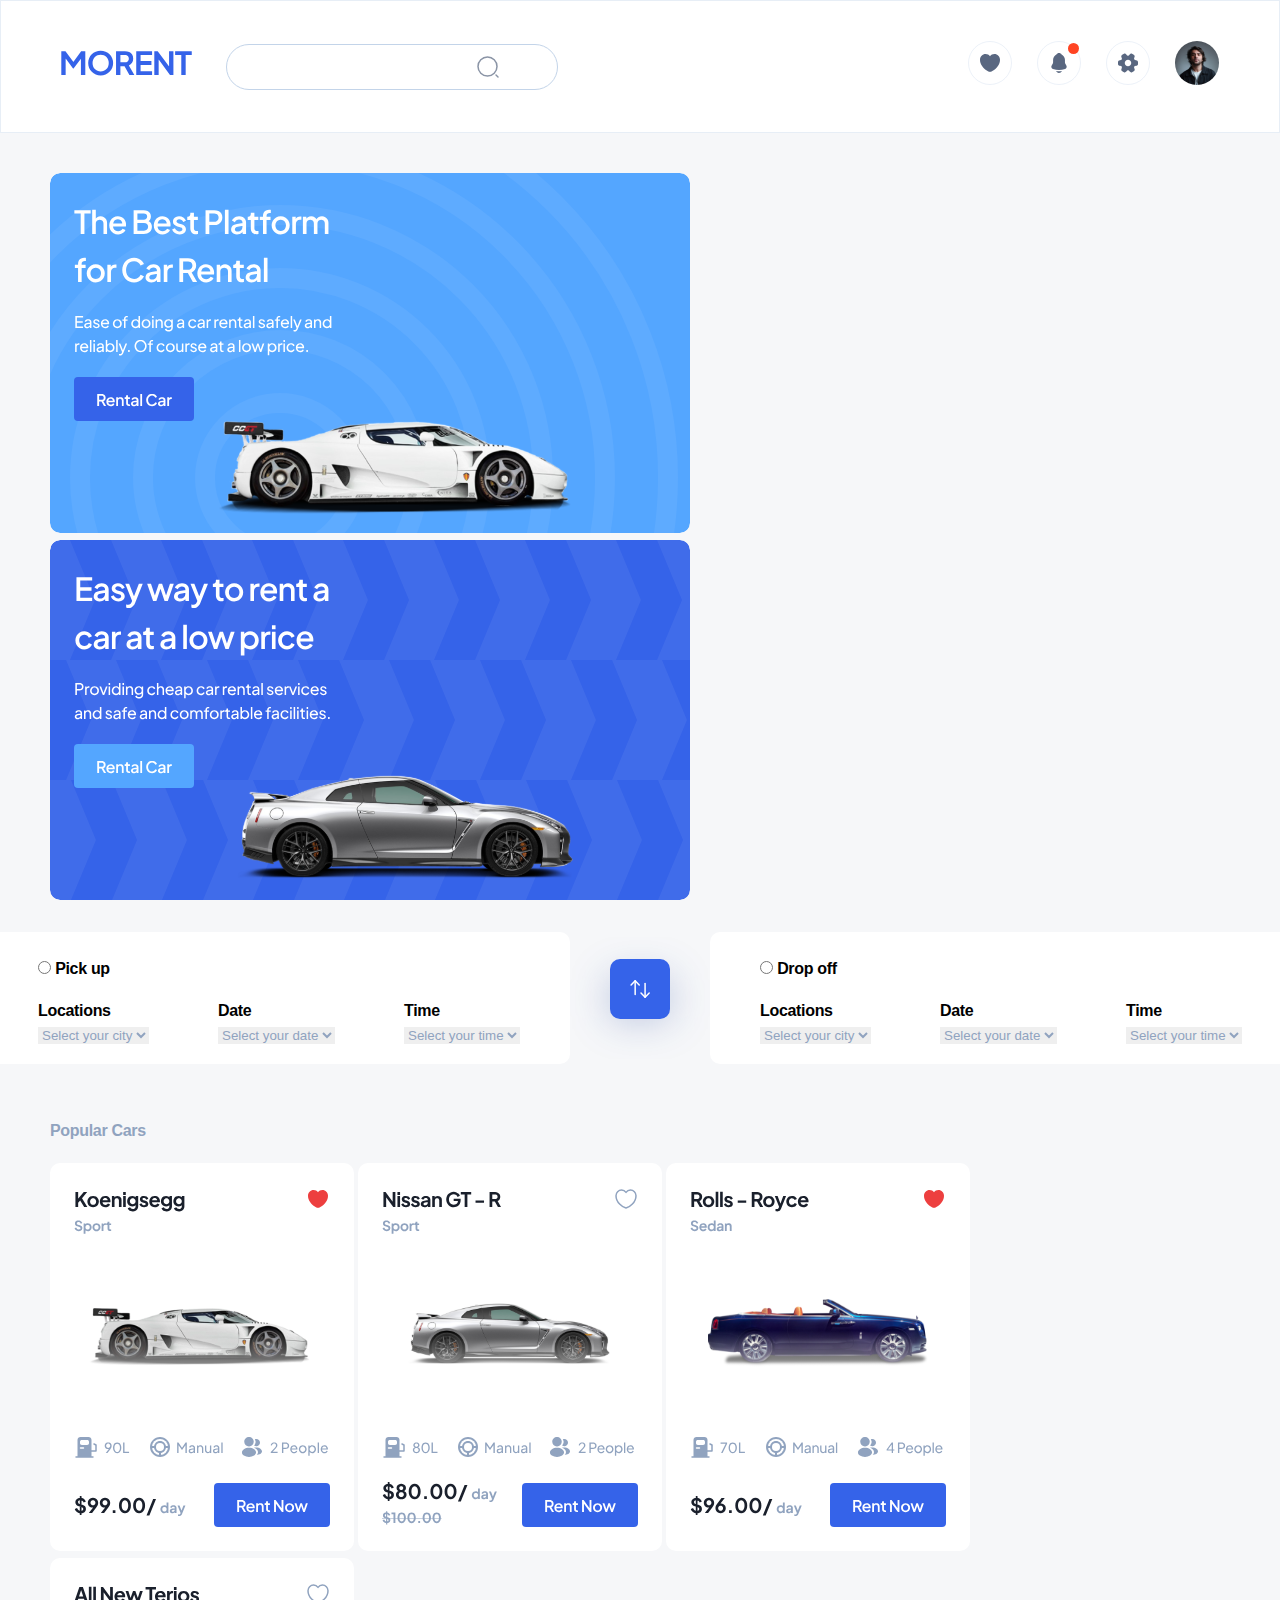
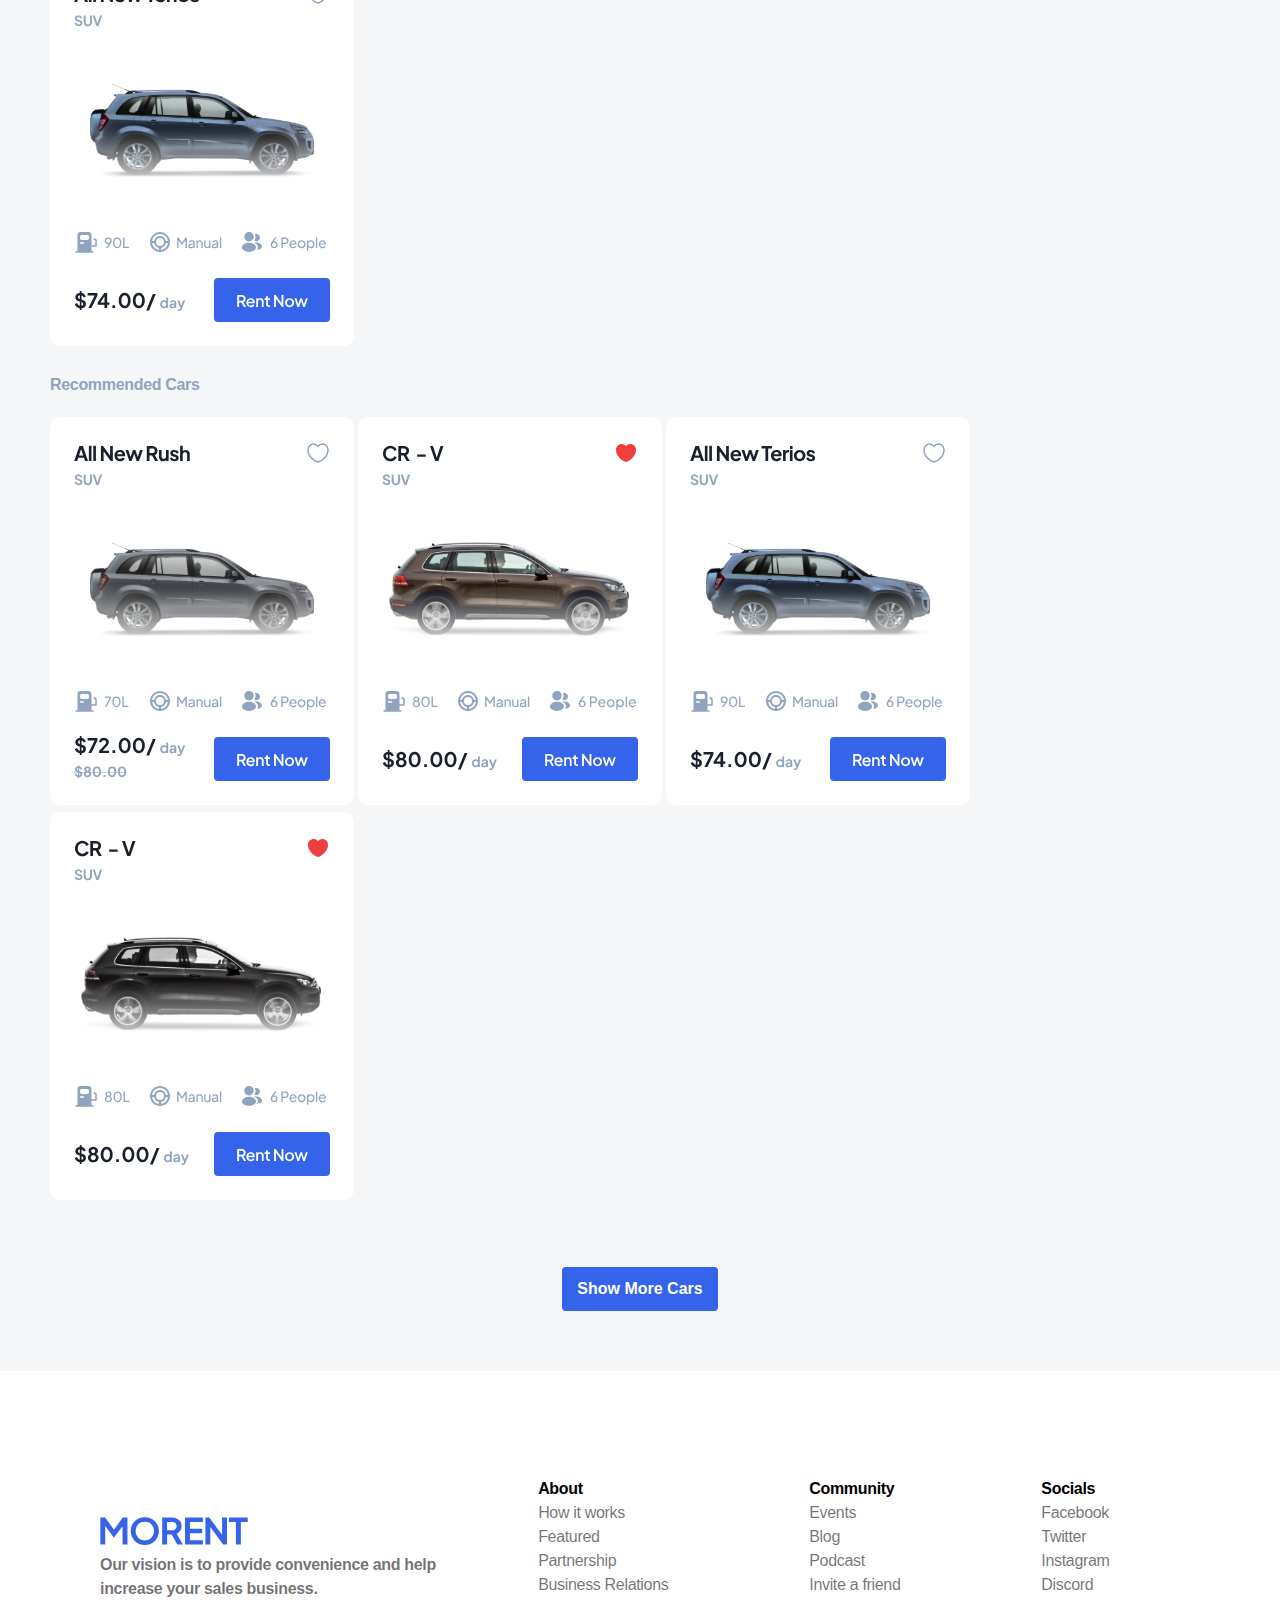
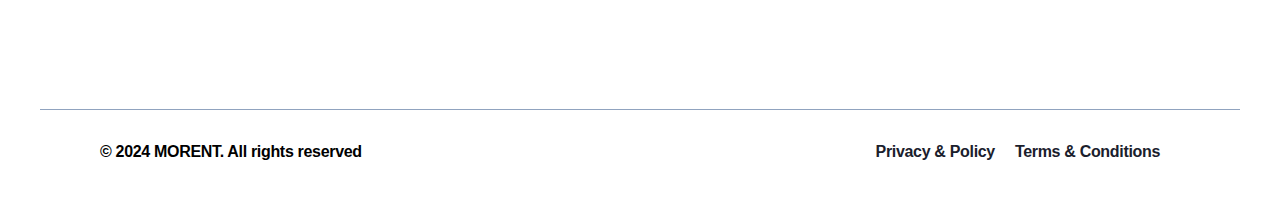
==== Pages/index.html @ a5d43beb "My First Push" ====
<!DOCTYPE html>
<html lang="en">
<head>
    <meta charset="UTF-8">
    <meta name="viewport" content="width=device-width, initial-scale=1.0">
    <title>MORENT - HOME</title>
    <link rel="stylesheet" href="./styles.css">     
</head>
<body>
    <nav class="nav-container">
        <div class="logo-container">
            <img class="main-logo" src="../Assets/Images/Logo.svg" alt="MORENT Logo"/>
        </div>
        <form class="search-container" onsubmit="searchCar(event)">
                <input class="search-bar" id="search-bar"/>
                <button id="search-button" type="submit"></button>
        </form>
            <div class="icon-container">
                <ul>
                    <li class="like-button"><a href="#like"><img src="../Assets/Icons/Like.svg" alt="Like Button"/></a></li>
                    <li class="notification-button"><a href="#notification"><img src="../Assets/Icons/Notification.svg" alt="Notification Button"/></a></li>
                    <li class="settings-button"><a href="#settings"><img src="../Assets/Icons/Settings.svg" alt="Settings Button"/></a></li>
                    <li class="profile--button"><a href="#profile"><img src="../Assets/Icons/Profil.svg" alt="Profile Button"/></a></li>
                </ul>
            </div>
    </nav>

    <main>
        <div class="main-container" id="main-content">
                <div class="ads">
                    <img class="ad-1" src="../Assets/Images/Ads 1.svg"/>
                    <img class="ad-2" src="../Assets/Images/Ads 2.svg"/>
                </div>
            
                <section id="pickup-dropoff">    
                <div class="pick-up"> 
                    <label>
                        <input class="pick-up-radio" type="radio" name="pick-up"></input>
                        Pick up
                    </label>
                    <div class="pick-up-drop-down">
                        <label>Locations<br/>
                            <select id="locations" name="locations" placeholder="Select your city" required>
                                <option value="">Select your city</option>
                                <option value="London">London</option>
                                <option value="Paris">Paris</option>
                                <option value="Berlin">Berlin</option>
                                <option value="Madrid">Madrid</option>
                                <option value="Rome">Rome</option>
                                <option value="Barcelona">Barcelona</option>
                                <option value="Milan">Milan</option>
                            </select>
                        </label>
                        <label>Date<br/>
                            <select id="select-date" name="select-date" placeholder="Select your date" required>
                                <option value="">Select your date</option>
                                <option value="2020-01-01">2024-01-01</option>
                                <option value="2020-01-02">2024-01-02</option>
                                <option value="2020-01-03">2024-01-03</option>
                                <option value="2020-01-04">2024-01-04</option>
                                <option value="2020-01-05">2024-01-05</option>
                                <option value="2020-01-06">2024-01-06</option>
                            </select>
                        </label>
                        <label>Time<br/>
                            <select id="select-time" name="select-time" placeholder="Select your time" required>
                                <option value="">Select your time</option>
                                <option value="08:00">08:00</option>
                                <option value="09:00">09:00</option>
                                <option value="10:00">10:00</option>
                                <option value="11:00">11:00</option>
                                <option value="12:00">12:00</option>
                                <option value="13:00">13:00</option>
                                <option value="14:00">14:00</option>
                                <option value="15:00">15:00</option>
                                <option value="16:00">16:00</option>
                            </select>
                        </label>
                    </div>
                </div>
                <img class="switch" src="../Assets/Icons/Switch.svg" alt="toggle direction of pick-up/drop-off"/>
                <div class="drop-off">
                    <label>
                        <input type="radio" name="drop-off"></input>
                        Drop off
                    </label>
                    <div class="drop-off-drop-down">
                        <label>Locations<br/>
                            <select id="locations" name="locations" placeholder="Select your city" required>
                                <option value="">Select your city</option>
                                <option value="London">London</option>
                                <option value="Paris">Paris</option>
                                <option value="Berlin">Berlin</option>
                                <option value="Madrid">Madrid</option>
                                <option value="Rome">Rome</option>
                                <option value="Barcelona">Barcelona</option>
                                <option value="Milan">Milan</option>
                            </select>
                        </label>
                        <label>Date<br/>
                            <select id="select-date" name="select-date" placeholder="Select your date" required>
                                <option value="">Select your date</option>
                                <option value="2020-01-01">2024-01-01</option>
                                <option value="2020-01-02">2024-01-02</option>
                                <option value="2020-01-03">2024-01-03</option>
                                <option value="2020-01-04">2024-01-04</option>
                                <option value="2020-01-05">2024-01-05</option>
                                <option value="2020-01-06">2024-01-06</option>
                            </select>
                        </label>
                        <label>Time<br/>
                            <select id="select-time" name="select-time" placeholder="Select your time" required>
                                <option value="">Select your time</option>
                                <option value="08:00">08:00</option>
                                <option value="09:00">09:00</option>
                                <option value="10:00">10:00</option>
                                <option value="11:00">11:00</option>
                                <option value="12:00">12:00</option>
                                <option value="13:00">13:00</option>
                                <option value="14:00">14:00</option>
                                <option value="15:00">15:00</option>
                                <option value="16:00">16:00</option>
                            </select>
                        </label>
                    </div>
                </div>
            </section>

            <section id="cars">
                <h4 class="cars-header">Popular Cars</h4>
                <div class="popular-cars">
                    <img src="../Assets/Images/Catalog 1.svg" alt="a popular car"/>
                    <img src="../Assets/Images/Catalog 2.svg" alt="a popular car"/>
                    <img src="../Assets/Images/Catalog 3.svg" alt="a popular car"/>
                    <img src="../Assets/Images/Catalog 4.svg" alt="a popular car"/>
                </div>
                <h4 class="cars-header">Recommended Cars</h4>
                <div class="recommended-cars">
                    <img src="../Assets/Images/Catalog 5.svg" alt="a recommended car"/>
                    <img src="../Assets/Images/Catalog 6.svg" alt="a recommended car"/>
                    <img src="../Assets/Images/Catalog 7.svg" alt="a recommended car"/>
                    <img src="../Assets/Images/Catalog 8.svg" alt="a recommended car"/>
                    <br/>
                </div>
                <button id="show-more">Show More Cars</button>
            </section>
        </div>
    </main>

    <div id="search-results" class="hidden"></div> 

    <footer>
        <div class="footer-container">
            <div class="footer-logo-and-tagline">
                <img src="../Assets/Images/Logo.svg" alt="MORENT Logo"/>
                <p>Our vision is to provide convenience and help increase your sales business.</p>
            </div>
            <div class="about-community-socials">
                <ul>About
                    <li><a href="#howitworks">How it works</a></li>
                    <li><a href="#featured">Featured</a></li>
                    <li><a href="#partnership">Partnership</a></li>
                    <li><a href="#businessrelations">Business Relations</a></li>
                </ul>
                <ul>Community
                    <li><a href="#events">Events</a></li>
                    <li><a href="#blog">Blog</a></li>
                    <li><a href="#podcast">Podcast</a></li>
                    <li><a href="#inviteafriend">Invite a friend</a></li>
                </ul>
                <ul>Socials
                    <li><a href="#facebook">Facebook</a></li>
                    <li><a href="#twitter">Twitter</a></li>
                    <li><a href="#instagram">Instagram</a></li>
                    <li><a href="#discord">Discord</a></li>
                </ul>
            </div>
        </div>
        <div class="footer-privacy-and-tcs">
        <p>&copy; 2024 MORENT. All rights reserved</p>
        <div class="privacy-ts-and-cs">
            <p><a href="#privacyandpolicy">Privacy & Policy</a></p>
            <p><a href="#termsandconditions">Terms & Conditions</a></p>
        </div>
    </div>
    </footer>
    <script src="../Models/carModel.js" defer></script>
    <script src="../Repository/index.js"></script>
</body>
</html>
---- Pages/styles.css ----
* {
    margin: 0;
    padding: 0;
    box-sizing: border-box;
}

body {
    font-family: Plus Jakarta Sans, sans-serif;
    font-size: 16px;
    font-weight: 600;
    line-height: 24px;
    letter-spacing: -0.02em;
    text-align: left;
    margin: 0;
    padding: 0;
}

/* NAV BAR*/

.nav-container {
    border: 1px solid #C3D4E966;
    padding: 40px 60px;
    box-shadow: 0 2px 4px rgba(0,0,0,0.1);
    display: flex;
    align-items: center;
    flex: 1;
}

.logo-container {
    flex: 0.5;
}

.main-logo img {
    object-fit: cover;
}

.search-container {
    display: flex;
    flex: 1;
    margin-left: auto;
    border: 1px solid #C3D4E9;
    border-radius: 70px;
}

.search-bar {
    width: 75%;
    min-width: 150px;
    max-width: 492px;
    background: transparent;
    height: 44px;
    padding: 5px 15px;
    color: inherit;
    border: transparent;

}

.search-bar:focus {
    outline: none;
}

.search-container button {
    text-indent: -999px;
    width: 25%;
    overflow: hidden;
    padding: 0;
    margin: 0;
    border: 1px solid transparent;
    border-radius: 70px;
    background: transparent url("../Assets/Icons/search-normal.svg") no-repeat left;
    cursor: pointer;
    opacity: 0.7;
}

.icon-container {
    flex: 2;
    margin-left: auto;
    justify-content: flex-end;
}

.icon-container ul {
    display: flex;
    justify-content: flex-end;
}

.icon-container ul li {
    list-style: none;
    margin-left: 25px;
}

/* SEARCH */
.hidden {
    display: none !important;
}

#search-results {
    padding: 20px;
}

.car-info {
    display: flex;
    justify-content:space-evenly;
    align-items: center;
    margin-top: 20px;
    padding: 10px;
    border: none;
    border-radius: 8px;
    width: fit-content;
}


.car-details h2 {
    font-size: 20px;
    font-weight: bold;
}

.car-details p {
    font-size: 14px;
    font-weight: medium;
    color: #90A3BF;
}

#back-button {
    margin-top: 20px;
    padding: 10px 20px;
    background-color: #007BFF;
    color: white;
    border: none;
    border-radius: 5px;
    cursor: pointer;
}




/* HOME PAGE */

.main-container {
    display: flex;
    flex-direction: column;
    flex: 1;
    align-items: center;
    opacity: 0px;
    padding-left: 50px;
    padding-right: 50px;
    background: #F6F7F9;
}

a {
    text-decoration: none;
}

.ads {
    padding-top: 40px;
}

.ad-1 {
    width: 640px;
    height: 360px;
    top: 32px;
    left: 64px;
    gap: 0px;
    border-radius: 10px 0px 0px 0px;
    opacity: 0px;
    margin-right: 20px;
}

.ad-2 {
    width: 640px;
    height: 360px;
    top: 32px;
    left: 736px;
    gap: 0px;
    border-radius: 10px 0px 0px 0px;
    opacity: 0px;
}

#pickup-dropoff {
    display: flex;
    align-items: center;
    justify-content: space-between;
    margin-top: 25px;
    margin-bottom: 35px;
}

.pick-up, .drop-off {
    background: #FFFFFF;
    width: 582px;
    height: 132px;
    top: 424px;
    left: 64px;
    gap: 0px;
    border-radius: 10px;
    opacity: 0px;
    padding: 25px 50px;
}

.pick-up-drop-down, .drop-off-drop-down {
    display: flex;
    justify-content: space-between;
    margin-top: 18px;
}

.pick-up-drop-down select, .drop-off-drop-down select {
    color: #90A3BF;
    border: none;
}

.cars-header {
    color: #90A3BF;
    margin-top: 20px;
    margin-bottom: 20px;
    margin-right: auto;
}

#cars {
    display: flex;
    flex-direction: column;
    flex: 1;
    justify-content: space-between;
    align-items: center;
    /*background-color: #3563E9;*/
}

#show-more {
    cursor: pointer;
    text-decoration:none; 
    border: white; 
    margin-top: 60px;
    margin-bottom: 60PX;
    background: #3563E9;
    width: 156px;
    height: 44px;
    border-radius: 4px;
    font-family: Plus Jakarta Sans, sans-serif;
    font-size: 16px;
    font-weight: 600;
    color: white;
    background-image: transparent url(../Assets/Icons/Show\ More.svg);
}

/*CAR PAGE*/
.grid-container {
    display: grid;
    grid-template-columns: 1fr 4fr;
    gap: 15px;
    background-color: #f6f7f9;
}

#filter-column {
    background-color: white;
    grid-column: 1 / 2;
    grid-row: 1 / 4;
    height: 100%;
    display: flex;
    flex-direction: column;
    padding-left: 40px;
    padding-top: 32px;

}

.type {
    margin-bottom: 15px;
    font-family: Plus Jakarta Sans, sans-serif;
}

.capacity {
    font-family: Plus Jakarta Sans, sans-serif;
}

#filter-column ul li {
    list-style: none;
}

#car-detail {
    background-color: #f6f7f9;
    grid-column: 2 / -1;
    grid-row: 1;
    padding: 10px;
    display: flex;
}

.car-images-container {
    flex: 0.5;
    display: flex;
    flex-direction: column;
    align-items: center;
    padding: 32px;
}

.sub-images {
    margin-top: 32px;
    width: 100%;
    height: 100%;
    display: flex;
    justify-content: space-evenly;
}


.car-info {
    flex: 0.5;
    background-color: white;
    padding: 24px;
    margin: 32px;
    border-radius: 10px;
}

.car-info ul li {
    list-style: none;
}

.car-isFavourite {
    display: flex;
    margin-bottom: 24px;
}

.car-isFavourite img {
    margin-left: 15px;
}

#reviews, #recent-cars {
    grid-column: 2 / -1;
    
}

#reviews {
    grid-row: 2;
    padding: 24px;
    background-color: #f6f7f9;
}

.review-container {
    background-color: white;
    padding: 24px;
    border-radius: 10px;
}

#recent-cars {
    background-color:#f6f7f9;
    grid-row: 3;
    padding-left: 32px;
    padding-right: 32px;
    padding-bottom: 32px;

}

.recent-cars {
    display: flex;
    justify-content: space-between;
}

/*FORM PAGE*/
#car-rental-form {
    display: grid;
    grid-template-columns: 2fr 1fr;
    gap: 15px;
    background-color: #f6f7f9;
    padding: 32px;
    font-family: Plus Jakarta Sans, sans-serif;
}

/*.form-style {
    grid-template-columns: 1fr;
    display: flex;
    flex-direction: column;
}*/

.form-style h4 {
    font-size: 20px;
    font-weight: bold;
}

.form-style p {
    font-size: 14px;
    font-weight: medium;
    color: #90A3BF;
}

.form-style input, .form-style select {
    border: 1px solid white;
    background-color: #f6f7f9;
    border-radius: 10px;
    padding: 10px;
}

.billing-header, .rental-header, .payment-header, .confirmation-header, .total-rental-header {
    display: flex;
    justify-content: space-between;
    margin-bottom: 32px;
}
.form-grid {
    display: grid;
    grid-template-columns: 1fr 1fr;
    gap: 15px;    
}

.form-grid label {
    display: flex;
    flex-direction: column;
    font-size: 16px;
    font-weight: semi-bold;
}

.billing-info {
    background-color: white;
    margin-bottom: 32px;
    border-radius: 10px;
    padding: 24px;
    grid-row: 1;
    grid-column: 1;
}

.rental-info {
    background-color: white;
    margin-bottom: 32px;
    border-radius: 10px;
    padding: 24px;
    grid-row: 2;
    grid-column: 1;
}

#pick-up-radio, #drop-off-radio {
    margin-bottom: 15px;
}

.payment-method {
    background-color: white;
    margin-bottom: 32px;
    border-radius: 10px;
    padding: 24px;
    grid-row: 3;
    grid-column: 1;
}

#cvc {
    margin-bottom: 24px;
}

.confirmation {
    background-color: white;
    margin-bottom: 32px;
    border-radius: 10px;
    padding: 24px;
    grid-row: 4;
    grid-column: 1;
}

.checkbox-container {
    background-color: #f6f7f9;
    margin-bottom: 24px;
    border-radius: 10px;
    padding-left: 5px;
    padding-right: 5px;
}

.rent-safe {
    display: flex;
    flex-direction: column;
}

.rent-safe button {
    cursor: pointer;
    text-decoration:none; 
    border: white; 
    margin-top: 15px;
    margin-bottom: 15PX;
    background: #3563E9;
    width: 156px;
    height: 44px;
    border-radius: 4px;
    font-family: Plus Jakarta Sans, sans-serif;
    font-size: 16px;
    font-weight: 600;
    color: white;
    background-image: transparent url(../Assets/Icons/Button\ Rental.svg);
}

.rent-safe img {
    width: 32px;
    height: 32px;
    margin-bottom: 15px;
}
.rent-safe h4 {
    font-family: Plus Jakarta Sans, sans-serif;
    font-size: 16px;
    font-weight: semi-bold;
}

.rent-safe p {
    font-family: Plus Jakarta Sans, sans-serif;
    font-size: 14px;
    font-weight: medium;
    color: #90A3BF;
}
#rental-summary {
    background-color: white;
    grid-row: 1;
    grid-column: 2 / -1;
    border-radius: 10px;
    padding: 24px;
    height: fit-content;
}

#rental-summary h4 {
    font-family: Plus Jakarta Sans, sans-serif;
    font-size: 16px;
    font-weight: semi-bold;
}

#rental-summary p {
    font-family: Plus Jakarta Sans, sans-serif;
    font-size: 14px;
    font-weight: medium;
    color: #90A3BF;
}

.name-look-container {
    display: flex;
    justify-content: space-between;
    margin-top: 32px;
}

.subtotal-tax-container {
    margin-top: 32px;
    padding: 15px;
    border-top: 1px solid #90A3BF;;
    display: flex;
    flex-direction: column;
}

.sub-container { 
    display: flex;
    justify-content: space-between;
    padding: 10px;
}


.sub-container p {
    font-family: Plus Jakarta Sans, sans-serif;
    font-size: 16px !important;
    font-weight: semi-bold;
    color:#1A202C !important;
}

.sub-container h4 {
    font-family: Plus Jakarta Sans, sans-serif;
    font-size: 16px !important;
    font-weight: medium;
    color: #90A3BF;
}
.promo-code-container, .promo-code-container input, .promo-code-container button {
    border: 1px solid transparent;
    border-radius: 10px;
    background-color: #f6f7f9;
}

.promo-code-container input {
    padding-left: 15px;
    height: 56px;
    font-family: Plus Jakarta Sans, sans-serif;
    font-size: 16px;
    font-weight: medium;
}

.promo-code-container input:focus {
    outline: none;
}

.promo-code-container button {
    font-family: Plus Jakarta Sans, sans-serif;
    font-size: 16px;
    font-weight: 600;
    padding-right: 0;
    cursor: pointer;
    text-align: end;
}

.total-rent-price {
    display: flex;
    justify-content: space-between;
    margin-top: 32px;
}

.total-rental-header {
    margin-top: 24px;
}

.total-rental-header h3 {
    font-family: Plus Jakarta Sans, sans-serif;
    font-size: 20px;
    font-weight: semi-bold;
}

.total-rental-header h2 {
    font-family: Plus Jakarta Sans, sans-serif;
    font-size: 32px;
    font-weight: bold;
}

.total-rental-header p {
    font-family: Plus Jakarta Sans, sans-serif;
    font-size: 14px !important;
    font-weight: medium !important;
}

/* FOOTER */
footer {
    /*background-color: brown;*/
    padding: 30px 30px;
}

.footer-container {
    /*background-color: #3563E9;*/
    display: flex;
    flex: 1;
    align-items: center;
    max-width: 1200px;
    margin: 0 auto;
    padding: 76px 60px;
}

.footer-logo-and-tagline {
    display: flex;
    flex-direction: column;
    /*background-color: #F6F7F9;*/
}

.footer-logo-and-tagline img {
    width: 148px;
    height: 44px;
    gap: 0px;
    opacity: 0px;
}

.footer-logo-and-tagline p {
    color: #13131399;
}

.about-community-socials {
    display: flex;
    justify-content: space-around;
    margin-left: auto;
    width: 100%;
    margin-bottom: 36px;
}

.about-community-socials ul {
    list-style: none;
    padding: 0;
    margin: 0;
}


.about-community-socials a {
    color: #13131399;
    text-decoration: none;
    margin-bottom: 8px;
    font-family: Plus Jakarta Sans, sans-serif;
    font-size: 16px;
    font-weight: 500;
    line-height: 24px;
    letter-spacing: -0.02em;
    text-align: left;

}

.footer-privacy-and-tcs {
    display: flex;
    /*background-color: blueviolet;*/
    flex: 1;
    max-width: 1200px;
    margin: 0 auto;
    padding: 30px 60px;
    border-top: #90A3BF solid 1px;
}

.footer-privacy-and-tcs a {
    color: #1A202C;
    text-decoration: none;
    margin-bottom: 8px;
    font-family: Plus Jakarta Sans, sans-serif;
    font-size: 16px;
    font-weight: 600;
    line-height: 24px;
    letter-spacing: -0.02em;
    text-align: left;
    padding-right: 20px;
}

.privacy-ts-and-cs {
    margin-left: auto;
    display: flex;
}
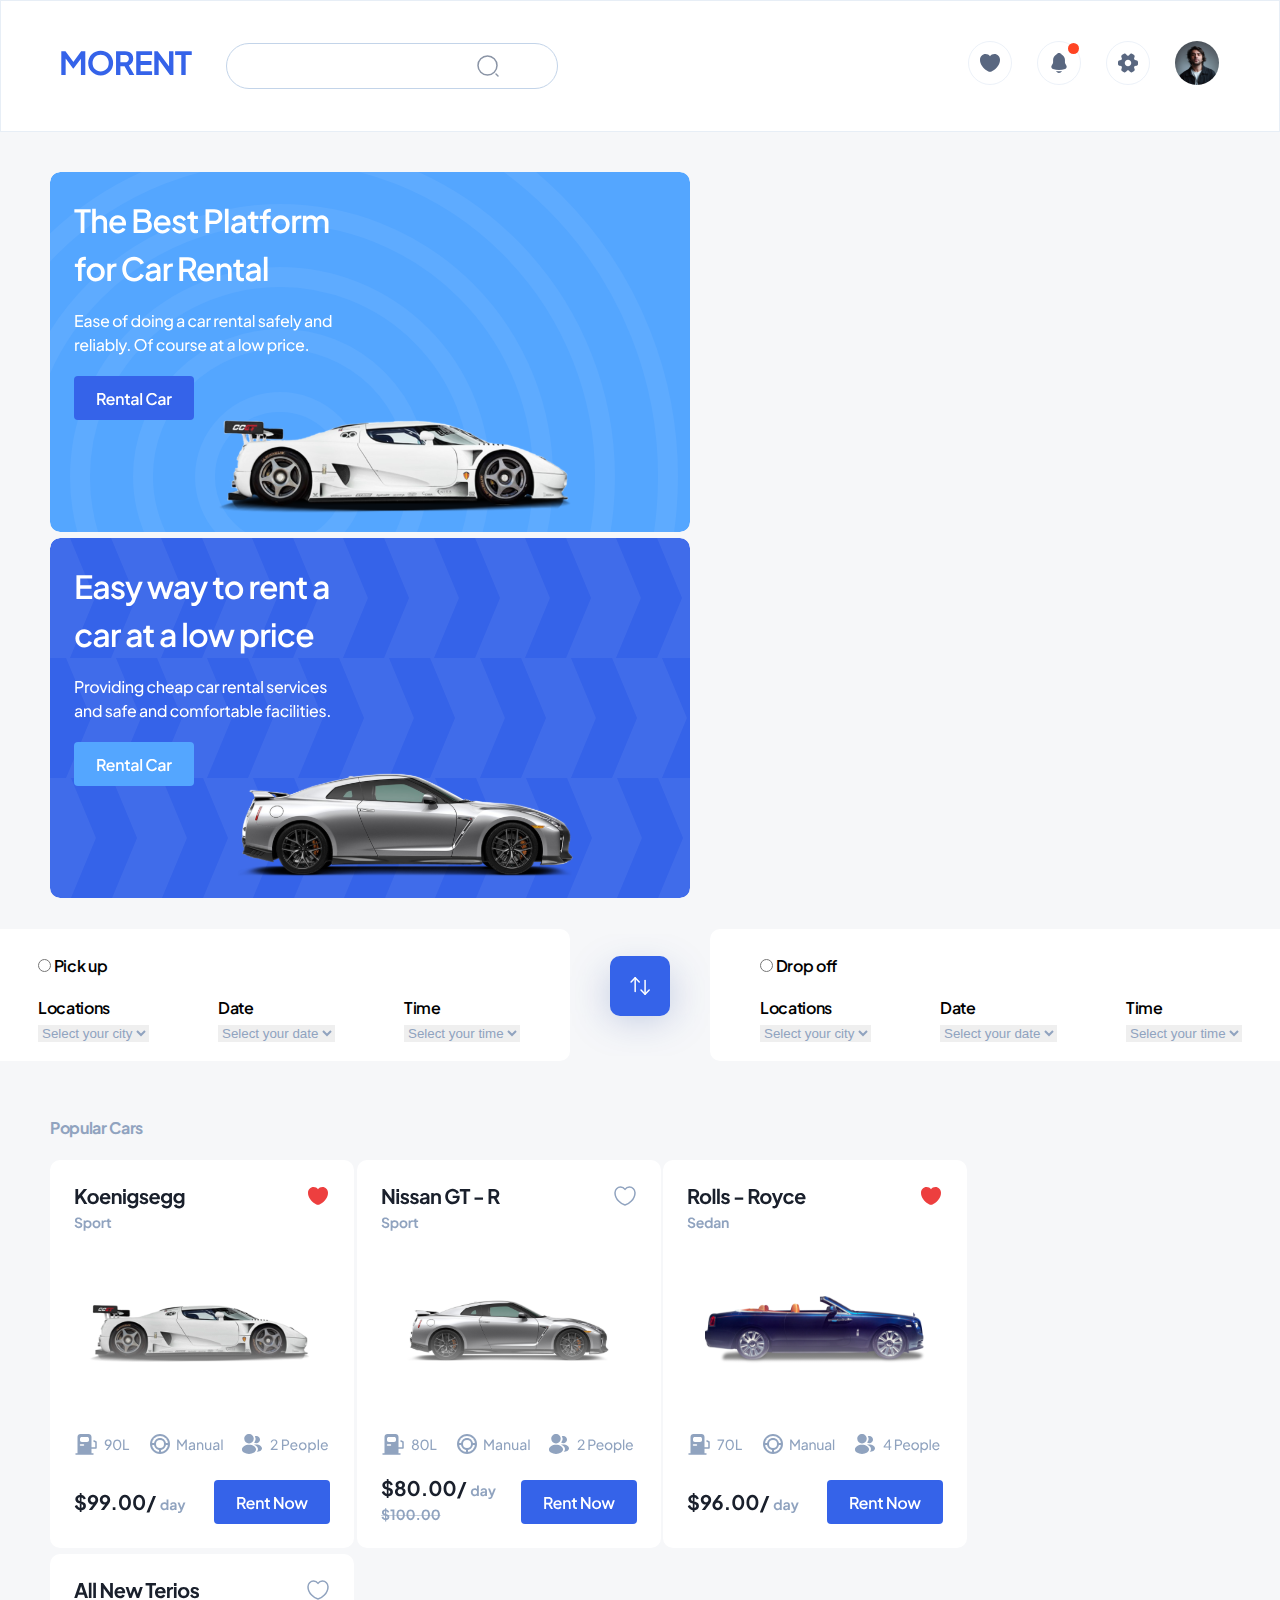
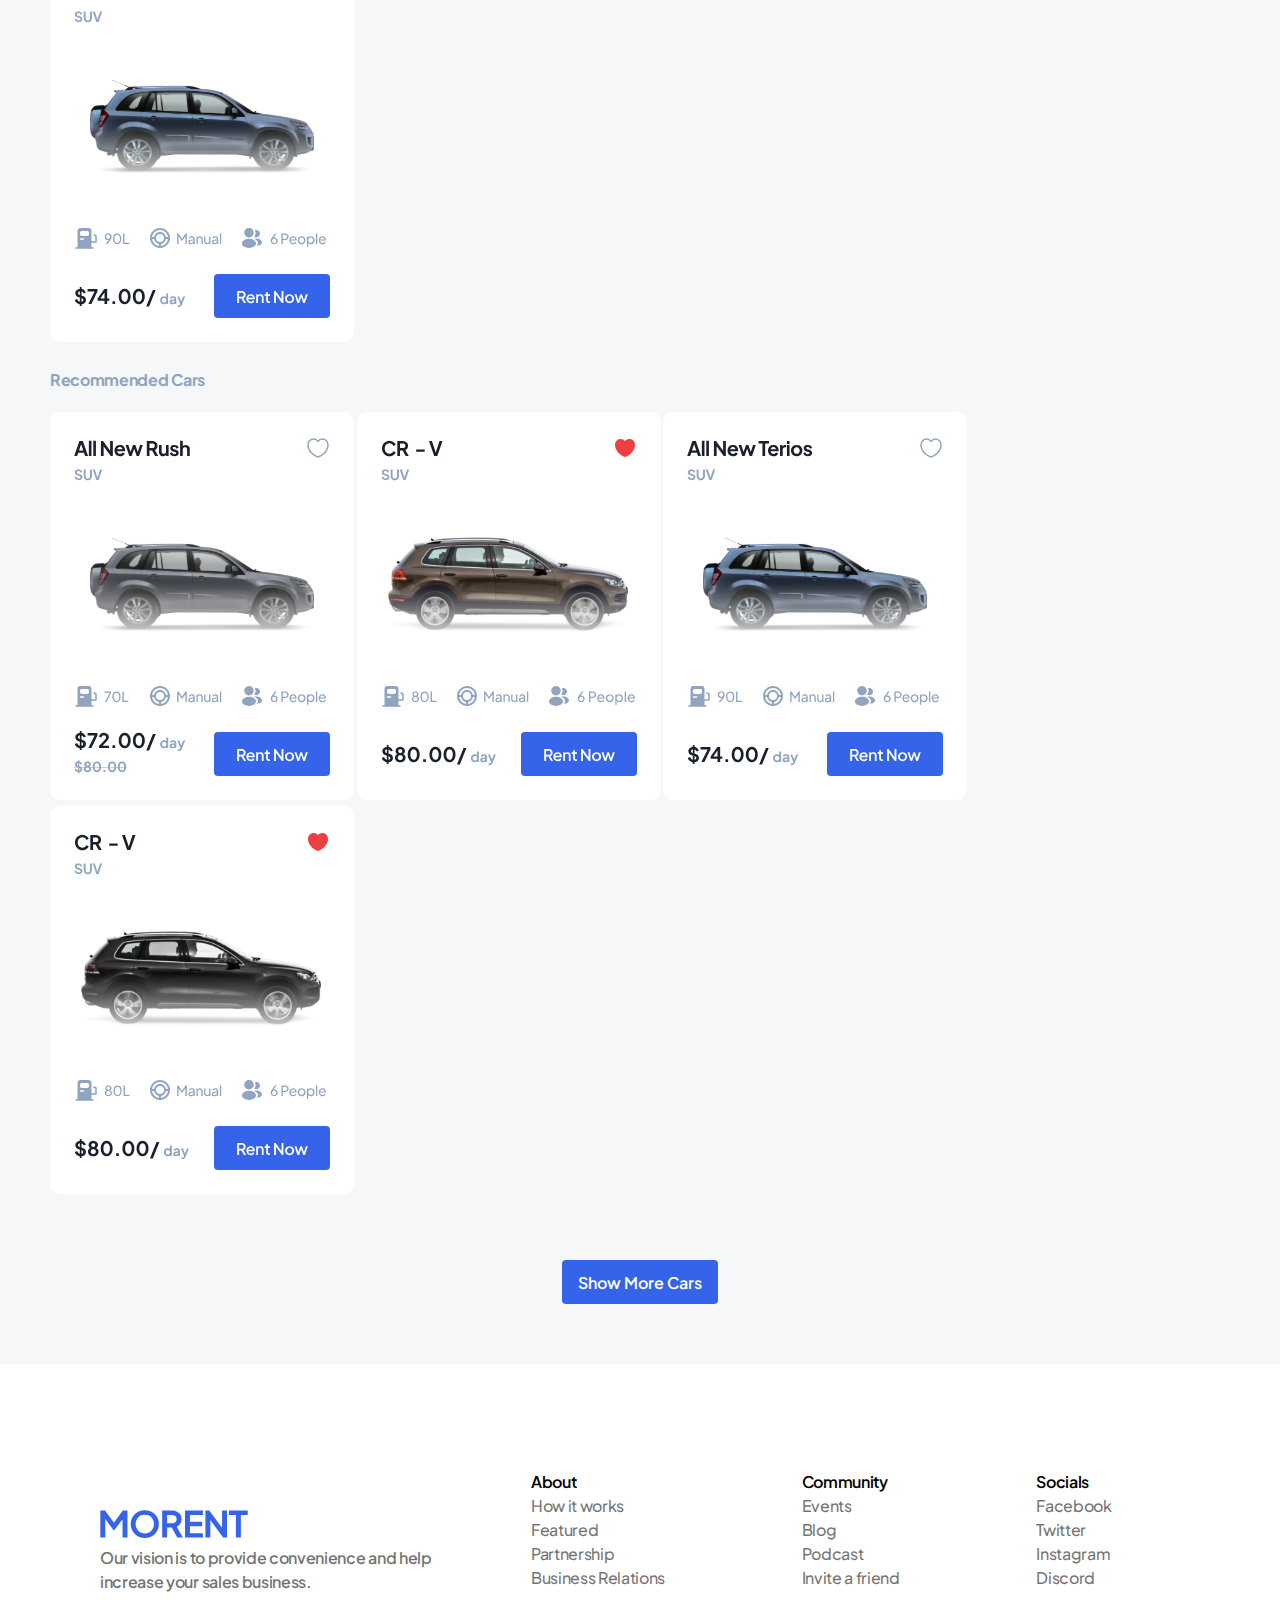
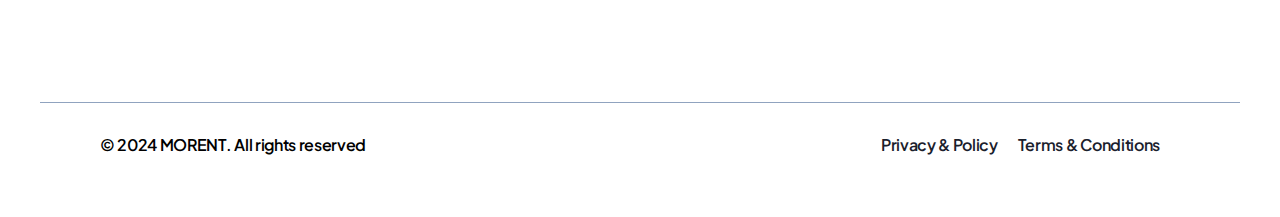
==== commit b49950bb: "First Front End Project Completed" ====
--- a/Pages/index.html
+++ b/Pages/index.html
@@ -4,15 +4,16 @@
     <meta charset="UTF-8">
     <meta name="viewport" content="width=device-width, initial-scale=1.0">
     <title>MORENT - HOME</title>
-    <link rel="stylesheet" href="./styles.css">     
+    <link rel="stylesheet" href="./styles.css">    
+    <link href="https://fonts.googleapis.com/css2?family=Plus+Jakarta+Sans:wght@400;500;700&display=swap" rel="stylesheet"> 
 </head>
 <body>
     <nav class="nav-container">
         <div class="logo-container">
-            <img class="main-logo" src="../Assets/Images/Logo.svg" alt="MORENT Logo"/>
+            <img class="main-logo" src="../Assets/Images/Logo.svg" alt="MORENT Logo" onclick="home()"/>
         </div>
         <form class="search-container" onsubmit="searchCar(event)">
-                <input class="search-bar" id="search-bar"/>
+                <input class="search-bar" id="search-bar" required/>
                 <button id="search-button" type="submit"></button>
         </form>
             <div class="icon-container">
@@ -33,9 +34,9 @@
                 </div>
             
                 <section id="pickup-dropoff">    
-                <div class="pick-up"> 
+                <div class="pick-up" id="pick-up-div"> 
                     <label>
-                        <input class="pick-up-radio" type="radio" name="pick-up"></input>
+                        <input class="pick-up-radio" type="radio" name="direction"></input>
                         Pick up
                     </label>
                     <div class="pick-up-drop-down">
@@ -78,10 +79,10 @@
                         </label>
                     </div>
                 </div>
-                <img class="switch" src="../Assets/Icons/Switch.svg" alt="toggle direction of pick-up/drop-off"/>
-                <div class="drop-off">
+                <img class="switch" id="switch-icon" onclick="switchLocations()" src="../Assets/Icons/Switch.svg" alt="toggle direction of pick-up/drop-off"/>
+                <div class="drop-off" id="drop-off-div">
                     <label>
-                        <input type="radio" name="drop-off"></input>
+                        <input type="radio" name="direction"></input>
                         Drop off
                     </label>
                     <div class="drop-off-drop-down">
@@ -147,7 +148,7 @@
         </div>
     </main>
 
-    <div id="search-results" class="hidden"></div> 
+    <div id="car-details" class="hidden"></div> 
 
     <footer>
         <div class="footer-container">
--- a/Pages/styles.css
+++ b/Pages/styles.css
@@ -271,7 +271,7 @@
     list-style: none;
 }
 
-#car-detail {
+#car-details {
     background-color: #f6f7f9;
     grid-column: 2 / -1;
     grid-row: 1;
@@ -296,26 +296,49 @@
 }
 
 
-.car-info {
+.car-information, #car-information {
     flex: 0.5;
-    background-color: white;
+    background-color: f6f7f9;
     padding: 24px;
     margin: 32px;
     border-radius: 10px;
-}
-
-.car-info ul li {
-    list-style: none;
-}
-
-.car-isFavourite {
-    display: flex;
-    margin-bottom: 24px;
-}
-
-.car-isFavourite img {
-    margin-left: 15px;
-}
+    display: flex;
+    flex-direction: column;
+    justify-content: space-between;
+    align-items: center;
+}
+
+#car-information h2 {
+    font-size: 30px;
+    font-weight: bold;
+    display: flex;
+    flex-direction: column;
+    align-items: center;
+}
+
+#car-information p {
+    font-family: Plus Jakarta Sans, sans-serif;
+    font-size: 20px;
+    font-weight: medium;
+}
+
+.car-information button {
+    cursor: pointer;
+    text-decoration:none; 
+    border: white; 
+    margin-top: 60px;
+    margin-bottom: 60PX;
+    background: #3563E9;
+    width: 156px;
+    height: 44px;
+    border-radius: 4px;
+    font-family: Plus Jakarta Sans, sans-serif;
+    font-size: 16px;
+    font-weight: 600;
+    color: white;
+    background-image: transparent url(../Assets/Icons/Show\ More.svg);
+}
+
 
 #reviews, #recent-cars {
     grid-column: 2 / -1;
@@ -515,38 +538,17 @@
 
 .name-look-container {
     display: flex;
+    flex-direction: column;
     justify-content: space-between;
     margin-top: 32px;
 }
 
-.subtotal-tax-container {
-    margin-top: 32px;
-    padding: 15px;
-    border-top: 1px solid #90A3BF;;
-    display: flex;
-    flex-direction: column;
-}
-
-.sub-container { 
-    display: flex;
-    justify-content: space-between;
-    padding: 10px;
-}
-
-
-.sub-container p {
-    font-family: Plus Jakarta Sans, sans-serif;
-    font-size: 16px !important;
-    font-weight: semi-bold;
-    color:#1A202C !important;
-}
-
-.sub-container h4 {
-    font-family: Plus Jakarta Sans, sans-serif;
-    font-size: 16px !important;
-    font-weight: medium;
-    color: #90A3BF;
-}
+
+.car-summary p {
+    display: flex;
+    justify-content: space-between;
+}
+
 .promo-code-container, .promo-code-container input, .promo-code-container button {
     border: 1px solid transparent;
     border-radius: 10px;
@@ -592,7 +594,7 @@
 
 .total-rental-header h2 {
     font-family: Plus Jakarta Sans, sans-serif;
-    font-size: 32px;
+    font-size: 24px;
     font-weight: bold;
 }
 
